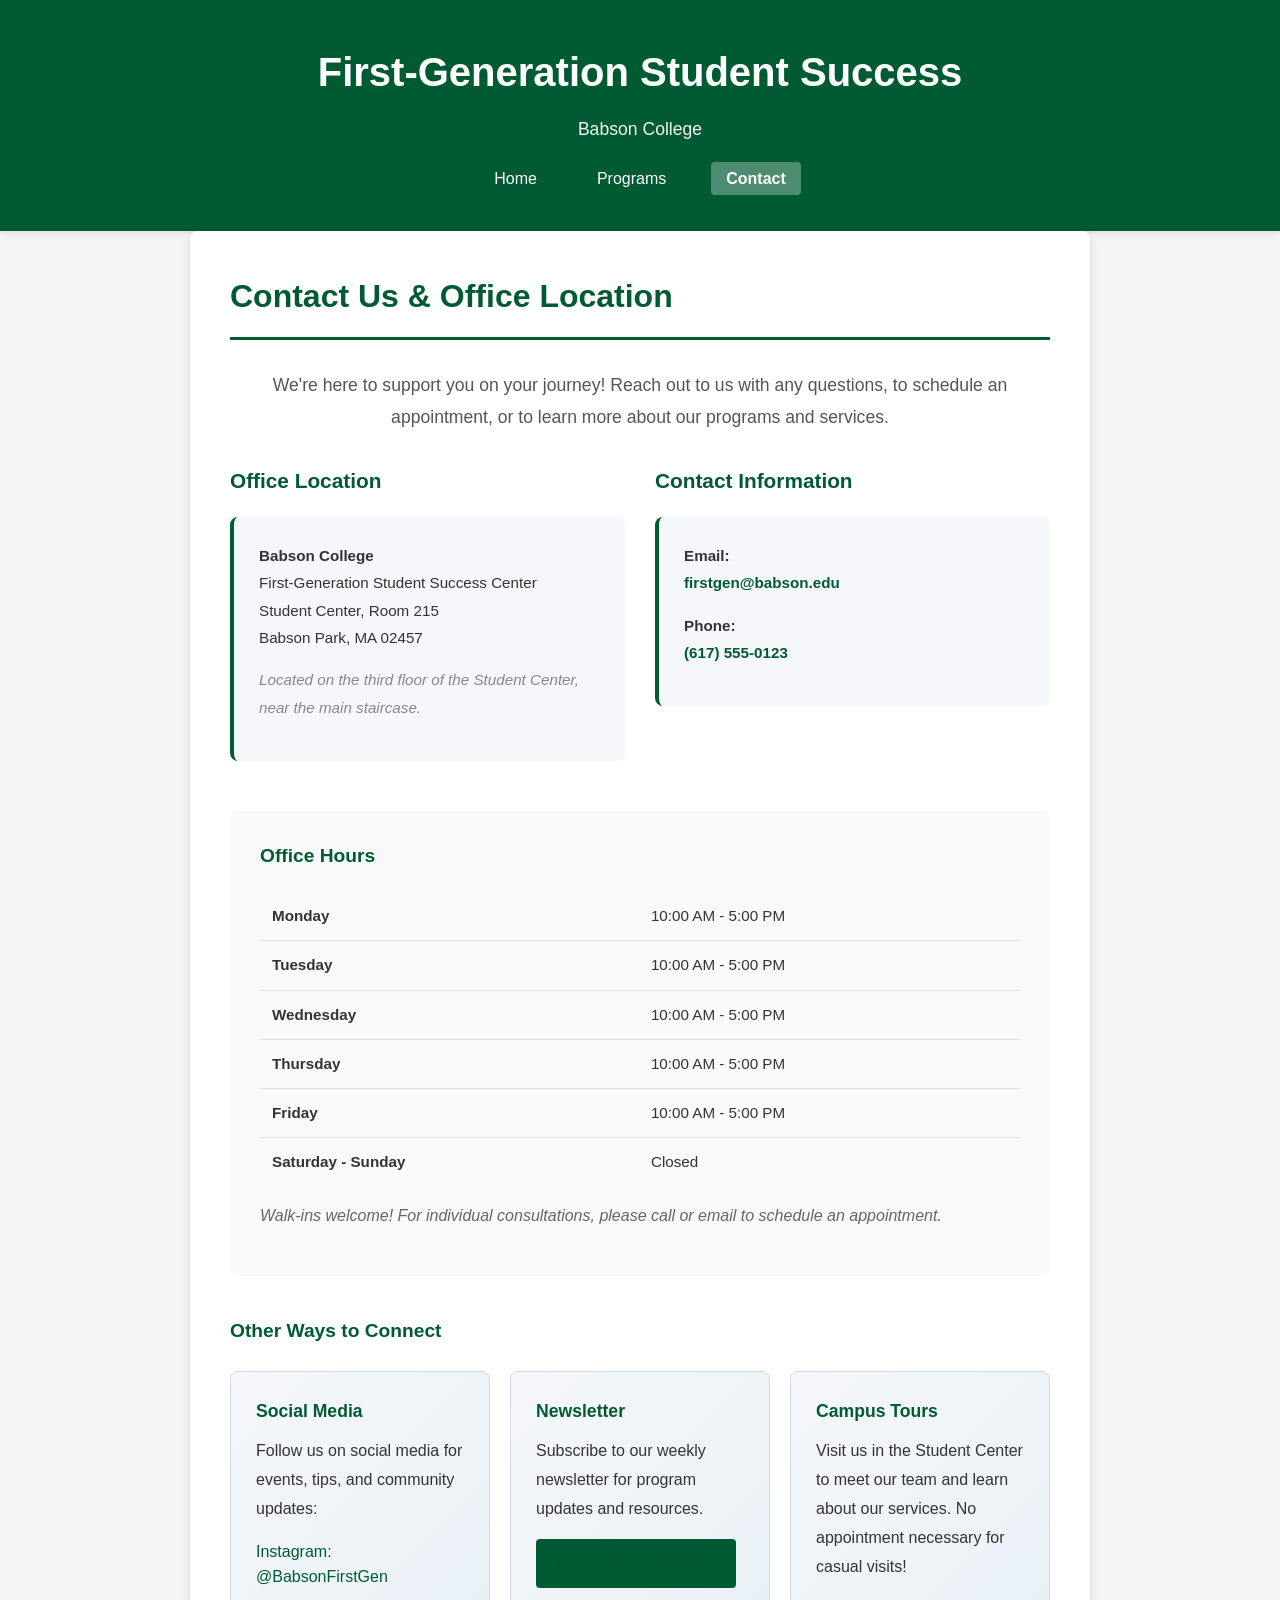
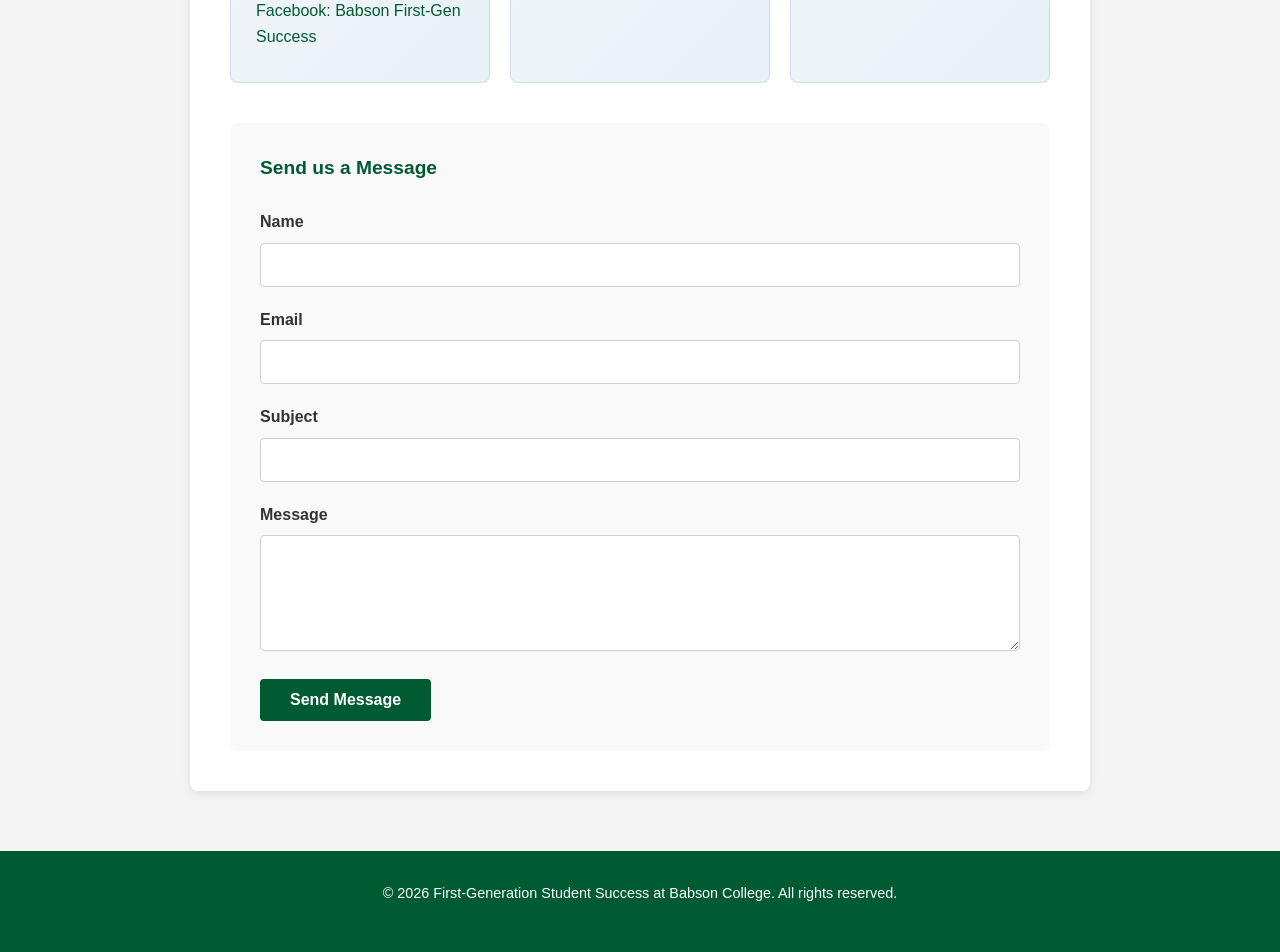
==== contact.html @ 496787c8 "start of project" ====
<!DOCTYPE html>
<html lang="en">
<head>
    <meta charset="UTF-8">
    <title>Contact - First-Generation Student Success</title>
    <link rel="stylesheet" href="css/project.css">
</head>
<body>
    <!-- Header -->
    <header class="header">
        <div class="container">
            <h1 class="site-title">First-Generation Student Success</h1>
            <p class="college-name">Babson College</p>
            <nav class="nav">
                <ul>
                    <li><a href="project.html">Home</a></li>
                    <li><a href="programs.html">Programs</a></li>
                    <li><a href="contact.html" class="active">Contact</a></li>
                </ul>
            </nav>
        </div>
    </header>

    <!-- Main Content -->
    <main class="container">
        <section class="contact-full-section">
            <h2>Contact Us & Office Location</h2>
            <p class="intro-text">
                We're here to support you on your journey! Reach out to us with any questions, 
                to schedule an appointment, or to learn more about our programs and services.
            </p>

            <!-- Office Location -->
            <div class="contact-columns">
                <div class="contact-column">
                    <h3>Office Location</h3>
                    <div class="info-box">
                        <p>
                            <strong>Babson College</strong><br>
                            First-Generation Student Success Center<br>
                            Student Center, Room 215<br>
                            Babson Park, MA 02457
                        </p>
                        <p class="directions-note">
                            <em>Located on the third floor of the Student Center, near the main staircase.</em>
                        </p>
                    </div>
                </div>

                <!-- Contact Information -->
                <div class="contact-column">
                    <h3>Contact Information</h3>
                    <div class="info-box">
                        <p>
                            <strong>Email:</strong><br>
                            <a href="mailto:firstgen@babson.edu">firstgen@babson.edu</a>
                        </p>
                        <p>
                            <strong>Phone:</strong><br>
                            <a href="tel:6175550123">(617) 555-0123</a>
                        </p>
                    </div>
                </div>
            </div>

            <!-- Office Hours -->
            <div class="office-hours-section">
                <h3>Office Hours</h3>
                <table class="hours-table">
                    <tr>
                        <td><strong>Monday</strong></td>
                        <td>10:00 AM - 5:00 PM</td>
                    </tr>
                    <tr>
                        <td><strong>Tuesday</strong></td>
                        <td>10:00 AM - 5:00 PM</td>
                    </tr>
                    <tr>
                        <td><strong>Wednesday</strong></td>
                        <td>10:00 AM - 5:00 PM</td>
                    </tr>
                    <tr>
                        <td><strong>Thursday</strong></td>
                        <td>10:00 AM - 5:00 PM</td>
                    </tr>
                    <tr>
                        <td><strong>Friday</strong></td>
                        <td>10:00 AM - 5:00 PM</td>
                    </tr>
                    <tr>
                        <td><strong>Saturday - Sunday</strong></td>
                        <td>Closed</td>
                    </tr>
                </table>
                <p class="note">
                    <em>Walk-ins welcome! For individual consultations, please call or email to schedule an appointment.</em>
                </p>
            </div>

            <!-- Connect With Us -->
            <div class="connect-section">
                <h3>Other Ways to Connect</h3>
                <div class="connect-grid">
                    <div class="connect-card">
                        <h4>Social Media</h4>
                        <p>Follow us on social media for events, tips, and community updates:</p>
                        <ul>
                            <li><a href="#">Instagram: @BabsonFirstGen</a></li>
                            <li><a href="#">Facebook: Babson First-Gen Success</a></li>
                        </ul>
                    </div>
                    <div class="connect-card">
                        <h4>Newsletter</h4>
                        <p>Subscribe to our weekly newsletter for program updates and resources.</p>
                        <p><a href="mailto:firstgen@babson.edu" class="btn-link">Sign Up for Newsletter</a></p>
                    </div>
                    <div class="connect-card">
                        <h4>Campus Tours</h4>
                        <p>Visit us in the Student Center to meet our team and learn about our services. No appointment necessary for casual visits!</p>
                    </div>
                </div>
            </div>

            <!-- Contact Form -->
            <div class="contact-form-section">
                <h3>Send us a Message</h3>
                <form class="contact-form">
                    <div class="form-group">
                        <label for="name">Name</label>
                        <input type="text" id="name" name="name" required>
                    </div>
                    <div class="form-group">
                        <label for="email">Email</label>
                        <input type="email" id="email" name="email" required>
                    </div>
                    <div class="form-group">
                        <label for="subject">Subject</label>
                        <input type="text" id="subject" name="subject" required>
                    </div>
                    <div class="form-group">
                        <label for="message">Message</label>
                        <textarea id="message" name="message" rows="5" required></textarea>
                    </div>
                    <button type="submit" class="submit-btn">Send Message</button>
                </form>
            </div>
        </section>
    </main>

    <!-- Footer -->
    <footer class="footer">
        <p>&copy; 2026 First-Generation Student Success at Babson College. All rights reserved.</p>
    </footer>
</body>
</html>
---- css/project.css ----
/* Global Styles */
* {
    margin: 0;
    padding: 0;
    box-sizing: border-box;
}

body {
    font-family: 'Segoe UI', Tahoma, Geneva, Verdana, sans-serif;
    line-height: 1.6;
    color: #333;
    background-color: #f4f4f4;
}

/* Header Styles */
.header {
    background: linear-gradient(135deg, #005a32 0%, #005a32 100%);
    color: white;
    padding: 40px 0;
    text-align: center;
    box-shadow: 0 2px 5px rgba(0, 0, 0, 0.1);
}

.header .container {
    max-width: 1200px;
    margin: 0 auto;
    padding: 0 20px;
}

.site-title {
    font-size: 2.5em;
    margin-bottom: 10px;
    font-weight: 700;
}

.college-name {
    font-size: 1.1em;
    opacity: 0.95;
    font-weight: 300;
    margin-bottom: 20px;
}

/* Navigation Styles */
.nav ul {
    list-style: none;
    display: flex;
    justify-content: center;
    gap: 30px;
    flex-wrap: wrap;
}

.nav a {
    color: white;
    text-decoration: none;
    font-size: 1em;
    font-weight: 500;
    padding: 8px 15px;
    border-radius: 4px;
    transition: background-color 0.3s ease;
}

.nav a:hover {
    background-color: rgba(255, 255, 255, 0.2);
}

.nav a.active {
    background-color: rgba(255, 255, 255, 0.3);
    font-weight: 600;
}

/* Container */
.container {
    max-width: 1200px;
    margin: 0 auto;
    padding: 0 20px;
}

/* Main Content */
main {
    padding: 60px 0;
}

section {
    margin-bottom: 60px;
    background: white;
    padding: 40px;
    border-radius: 8px;
    box-shadow: 0 2px 8px rgba(0, 0, 0, 0.1);
}

h2 {
    font-size: 2em;
    color: #005a32;
    margin-bottom: 30px;
    border-bottom: 3px solid #005a32;
    padding-bottom: 15px;
}

h3 {
    color: #005a32;
    margin-bottom: 15px;
    font-size: 1.2em;
}

p {
    margin-bottom: 15px;
    font-size: 1em;
    line-height: 1.8;
}

/* Definition Section */
.definition-section p {
    font-size: 1.05em;
    color: #555;
}

/* Programs Section */
.programs-grid {
    display: grid;
    grid-template-columns: repeat(auto-fit, minmax(250px, 1fr));
    gap: 25px;
}

.program-card {
    background: linear-gradient(135deg, #f5f7fa 0%, #c3cfe2 100%);
    padding: 25px;
    border-radius: 8px;
    border-left: 4px solid #005a32;
    transition: transform 0.3s ease, box-shadow 0.3s ease;
}

.program-card:hover {
    transform: translateY(-5px);
    box-shadow: 0 5px 15px rgba(0, 0, 0, 0.15);
}

.program-card h3 {
    color: #005a32;
}

.program-card p {
    font-size: 0.95em;
    color: #555;
}

/* Contact Section */
.contact-info {
    display: grid;
    grid-template-columns: repeat(auto-fit, minmax(300px, 1fr));
    gap: 40px;
}

.info-block {
    padding: 20px;
    background: #f9f9f9;
    border-radius: 6px;
    border: 1px solid #e0e0e0;
}

.info-block h3 {
    color: #005a32;
    margin-bottom: 15px;
    font-size: 1.15em;
}

.info-block p {
    font-size: 0.95em;
    color: #555;
    line-height: 1.8;
}

.info-block a {
    color: #005a32;
    text-decoration: none;
    font-weight: 600;
}

.info-block a:hover {
    text-decoration: underline;
}

/* Contact Full Page Styles */
.contact-full-section {
    max-width: 900px;
    margin: 0 auto;
}

.intro-text {
    font-size: 1.1em;
    color: #555;
    margin-bottom: 30px;
    text-align: center;
}

.contact-columns {
    display: grid;
    grid-template-columns: repeat(auto-fit, minmax(300px, 1fr));
    gap: 30px;
    margin-bottom: 50px;
}

.contact-column h3 {
    color: #005a32;
    margin-bottom: 20px;
    font-size: 1.3em;
}

.info-box {
    background: #f5f7fa;
    padding: 25px;
    border-radius: 8px;
    border-left: 4px solid #005a32;
}

.info-box p {
    margin-bottom: 15px;
    font-size: 0.95em;
}

.info-box a {
    color: #005a32;
    text-decoration: none;
    font-weight: 600;
}

.info-box a:hover {
    text-decoration: underline;
}

.directions-note {
    font-style: italic;
    color: #888;
    margin-top: 10px;
}

/* Office Hours Table */
.office-hours-section {
    background: #f9f9f9;
    padding: 30px;
    border-radius: 8px;
    margin-bottom: 40px;
}

.office-hours-section h3 {
    color: #005a32;
    margin-bottom: 20px;
}

.hours-table {
    width: 100%;
    border-collapse: collapse;
    margin-bottom: 15px;
}

.hours-table tr {
    border-bottom: 1px solid #e0e0e0;
}

.hours-table td {
    padding: 12px;
    text-align: left;
    font-size: 0.95em;
}

.hours-table tr:last-child {
    border-bottom: none;
}

.note {
    font-style: italic;
    color: #666;
    margin-top: 10px;
}

/* Connect Section */
.connect-section {
    margin-bottom: 40px;
}

.connect-section h3 {
    color: #005a32;
    margin-bottom: 25px;
}

.connect-grid {
    display: grid;
    grid-template-columns: repeat(auto-fit, minmax(250px, 1fr));
    gap: 20px;
}

.connect-card {
    background: linear-gradient(135deg, #f5f7fa 0%, #e8f0f5 100%);
    padding: 25px;
    border-radius: 8px;
    border: 1px solid #d0dce5;
    transition: transform 0.3s ease;
}

.connect-card:hover {
    transform: translateY(-3px);
}

.connect-card h4 {
    color: #005a32;
    margin-bottom: 12px;
    font-size: 1.1em;
}

.connect-card ul {
    list-style: none;
    padding: 0;
}

.connect-card li {
    margin-bottom: 8px;
}

.connect-card a {
    color: #005a32;
    text-decoration: none;
    font-weight: 500;
}

.connect-card a:hover {
    text-decoration: underline;
}

.btn-link {
    display: inline-block;
    padding: 10px 20px;
    background: #005a32;
    color: white;
    border-radius: 4px;
    transition: background-color 0.3s ease;
}

.btn-link:hover {
    background-color: #004422;
    text-decoration: none;
}

/* Contact Form */
.contact-form-section {
    background: #f9f9f9;
    padding: 30px;
    border-radius: 8px;
}

.contact-form-section h3 {
    color: #005a32;
    margin-bottom: 25px;
}

.form-group {
    margin-bottom: 20px;
}

.form-group label {
    display: block;
    margin-bottom: 8px;
    color: #333;
    font-weight: 600;
}

.form-group input,
.form-group textarea {
    width: 100%;
    padding: 12px;
    border: 1px solid #d0d0d0;
    border-radius: 4px;
    font-family: inherit;
    font-size: 1em;
    transition: border-color 0.3s ease;
}

.form-group input:focus,
.form-group textarea:focus {
    outline: none;
    border-color: #005a32;
    box-shadow: 0 0 5px rgba(0, 90, 50, 0.2);
}

.submit-btn {
    background: #005a32;
    color: white;
    padding: 12px 30px;
    border: none;
    border-radius: 4px;
    font-size: 1em;
    font-weight: 600;
    cursor: pointer;
    transition: background-color 0.3s ease;
}

.submit-btn:hover {
    background-color: #004422;
}

/* Programs Full Page Styles */
.programs-full-section {
    max-width: 900px;
    margin: 0 auto;
}

.program-detail {
    background: white;
    padding: 30px;
    margin-bottom: 30px;
    border-radius: 8px;
    border-left: 4px solid #005a32;
    box-shadow: 0 2px 5px rgba(0, 0, 0, 0.05);
}

.program-detail h3 {
    color: #005a32;
    font-size: 1.4em;
    margin-bottom: 20px;
}

.program-detail > p {
    font-size: 1em;
    color: #555;
    margin-bottom: 20px;
}

.program-details-box {
    background: #f9f9f9;
    padding: 20px;
    border-radius: 6px;
    margin-top: 15px;
}

.program-details-box h4 {
    color: #005a32;
    margin-bottom: 15px;
    font-weight: 600;
}

.program-details-box ul {
    list-style: none;
    padding: 0;
    margin-bottom: 15px;
}

.program-details-box li {
    padding: 8px 0;
    padding-left: 25px;
    position: relative;
    color: #555;
}

.program-details-box li:before {
    content: "▸";
    position: absolute;
    left: 0;
    color: #005a32;
    font-weight: bold;
}

.program-details-box p {
    font-size: 0.95em;
    color: #555;
}

.program-details-box a {
    color: #005a32;
    text-decoration: none;
    font-weight: 600;
}

.program-details-box a:hover {
    text-decoration: underline;
}

/* CTA Section */
.cta-section {
    background: linear-gradient(135deg, #e8f5e9 0%, #c8e6c9 100%);
    padding: 40px;
    border-radius: 8px;
    text-align: center;
    margin-top: 50px;
    border: 2px solid #005a32;
}

.cta-section h3 {
    color: #005a32;
    font-size: 1.5em;
    margin-bottom: 15px;
}

.cta-section p {
    color: #333;
    margin-bottom: 30px;
    font-size: 1.05em;
}

.cta-buttons {
    display: flex;
    gap: 15px;
    justify-content: center;
    flex-wrap: wrap;
}

.btn {
    padding: 12px 30px;
    border-radius: 4px;
    text-decoration: none;
    font-weight: 600;
    font-size: 1em;
    transition: all 0.3s ease;
    display: inline-block;
}

.btn-primary {
    background: #005a32;
    color: white;
}

.btn-primary:hover {
    background: #004422;
    transform: translateY(-2px);
    box-shadow: 0 4px 8px rgba(0, 90, 50, 0.2);
}

.btn-secondary {
    background: white;
    color: #005a32;
    border: 2px solid #005a32;
}

.btn-secondary:hover {
    background: #f0f0f0;
    transform: translateY(-2px);
}

/* Footer */
.footer {
    background: #005a32;
    color: white;
    text-align: center;
    padding: 30px;
    margin-top: 60px;
    font-size: 0.9em;
}

/* Responsive Design */
@media (max-width: 768px) {
    .site-title {
        font-size: 1.8em;
    }
    
    .college-name {
        font-size: 1em;
    }
    
    h2 {
        font-size: 1.5em;
    }
    
    section {
        padding: 25px;
        margin-bottom: 40px;
    }
    
    main {
        padding: 30px 0;
    }
    
    .programs-grid {
        grid-template-columns: 1fr;
        gap: 20px;
    }
    
    .contact-info {
        grid-template-columns: 1fr;
        gap: 25px;
    }
}

@media (max-width: 480px) {
    .header {
        padding: 25px 0;
    }
    
    .site-title {
        font-size: 1.5em;
    }
    
    h2 {
        font-size: 1.2em;
    }
    
    .container {
        padding: 0 15px;
    }
}
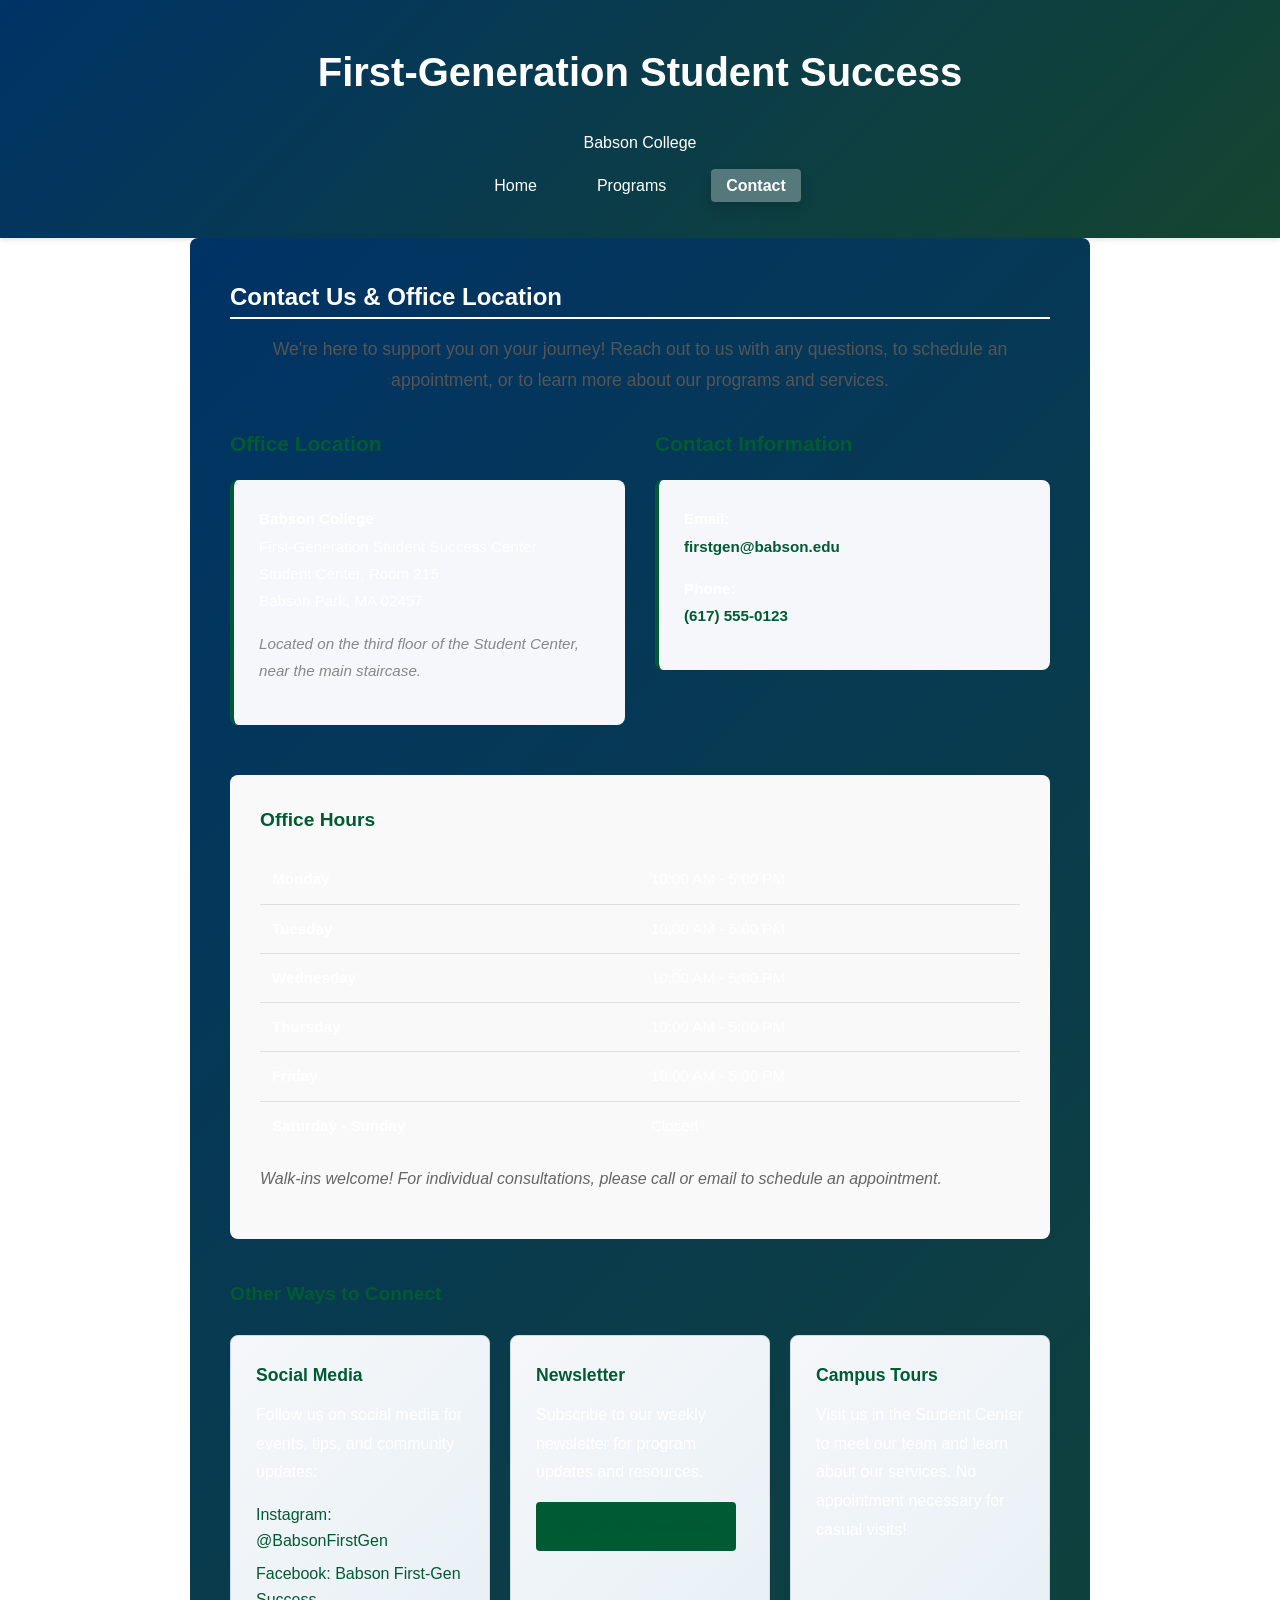
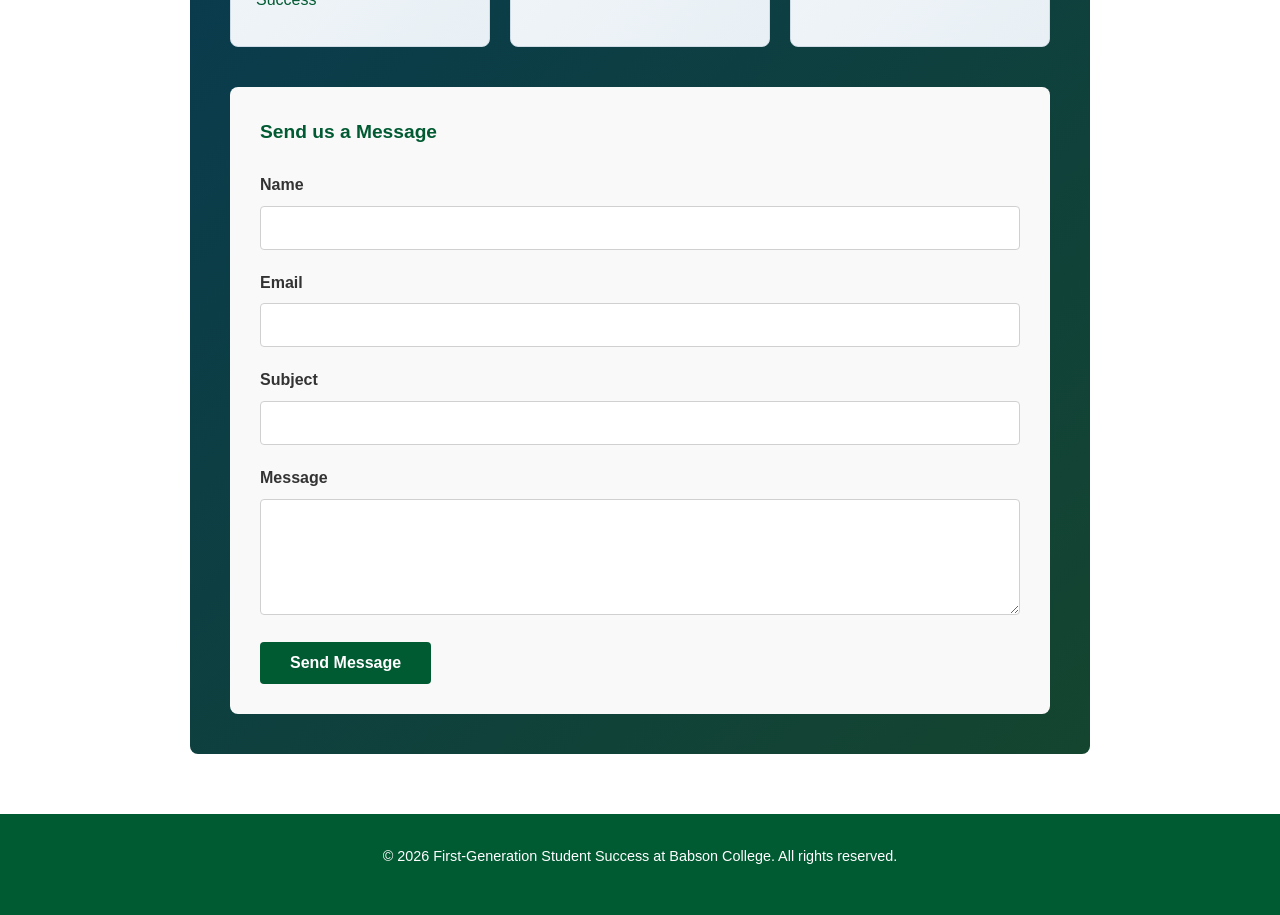
==== commit 6bd47095: "reorganized css, finished home page, updating content and style on programs page" ====
--- a/contact.html
+++ b/contact.html
@@ -13,7 +13,7 @@
             <p class="college-name">Babson College</p>
             <nav class="nav">
                 <ul>
-                    <li><a href="project.html">Home</a></li>
+                    <li><a href="project.home.html">Home</a></li>
                     <li><a href="programs.html">Programs</a></li>
                     <li><a href="contact.html" class="active">Contact</a></li>
                 </ul>
--- a/css/project.css
+++ b/css/project.css
@@ -5,17 +5,60 @@
     box-sizing: border-box;
 }
 
+:root {
+    --blue: #003366;
+    --green: #14452F;
+    --gold: #E1AD01;
+    --white: #FFFFFF;
+}
+
 body {
     font-family: 'Segoe UI', Tahoma, Geneva, Verdana, sans-serif;
     line-height: 1.6;
-    color: #333;
-    background-color: #f4f4f4;
-}
-
-/* Header Styles */
+    background-color: var(--white);
+}
+
+/* Shared Layout + Typography */
+.container {
+    max-width: 1200px;
+    margin: 0 auto;
+    padding: 0 20px;
+}
+
+main {
+    padding: 60px 0;
+}
+
+section {
+    margin-bottom: 60px;
+    background: linear-gradient(135deg, var(--blue) 0%, var(--green) 100%);
+    padding: 40px;
+    border-radius: 8px;
+    color: var(--white);
+}
+
+h2 {
+    text-align: left;
+    margin-bottom: 15px;
+    color: var(--white);
+    border-bottom: 2px solid var(--white);
+}
+
+h3 {
+    color: var(--white);
+    margin-bottom: 15px;
+    font-size: 1.2em;
+}
+
+p {
+    margin-bottom: 15px;
+    font-size: 1em;
+    line-height: 1.8;
+}
+
 .header {
-    background: linear-gradient(135deg, #005a32 0%, #005a32 100%);
-    color: white;
+    background: linear-gradient(135deg, var(--blue) 0%, var(--green) 100%);
+    color: var(--white);
     padding: 40px 0;
     text-align: center;
     box-shadow: 0 2px 5px rgba(0, 0, 0, 0.1);
@@ -27,20 +70,19 @@
     padding: 0 20px;
 }
 
+.logo {
+    display: block;
+    margin: 0 auto 0px;
+    max-width: 200px;
+    height: auto;
+}
+
 .site-title {
     font-size: 2.5em;
-    margin-bottom: 10px;
+    margin-bottom: 25px;
     font-weight: 700;
 }
 
-.college-name {
-    font-size: 1.1em;
-    opacity: 0.95;
-    font-weight: 300;
-    margin-bottom: 20px;
-}
-
-/* Navigation Styles */
 .nav ul {
     list-style: none;
     display: flex;
@@ -50,71 +92,76 @@
 }
 
 .nav a {
-    color: white;
+    color: var(--white);
     text-decoration: none;
     font-size: 1em;
     font-weight: 500;
     padding: 8px 15px;
     border-radius: 4px;
-    transition: background-color 0.3s ease;
+    transition: background-color 0.3s ease, transform 0.2s ease, box-shadow 0.2s ease;
 }
 
 .nav a:hover {
     background-color: rgba(255, 255, 255, 0.2);
+    transform: translateY(-2px);
+    box-shadow: 0 6px 12px rgba(0, 0, 0, 0.15);
 }
 
 .nav a.active {
     background-color: rgba(255, 255, 255, 0.3);
     font-weight: 600;
-}
-
-/* Container */
-.container {
-    max-width: 1200px;
-    margin: 0 auto;
-    padding: 0 20px;
-}
-
-/* Main Content */
-main {
-    padding: 60px 0;
-}
-
-section {
-    margin-bottom: 60px;
-    background: white;
-    padding: 40px;
-    border-radius: 8px;
-    box-shadow: 0 2px 8px rgba(0, 0, 0, 0.1);
-}
-
-h2 {
-    font-size: 2em;
-    color: #005a32;
-    margin-bottom: 30px;
-    border-bottom: 3px solid #005a32;
-    padding-bottom: 15px;
-}
-
-h3 {
-    color: #005a32;
-    margin-bottom: 15px;
-    font-size: 1.2em;
-}
-
-p {
-    margin-bottom: 15px;
-    font-size: 1em;
-    line-height: 1.8;
-}
-
-/* Definition Section */
+    transform: translateY(-2px);
+    box-shadow: 0 6px 12px rgba(0, 0, 0, 0.15);
+}
+
+/* project.home.html */
+.section-with-image {
+    display: flex;
+    gap: 40px;
+    align-items: flex-start;
+}
+
+.section-with-image .logo {
+    flex: 0 0 auto;
+    margin: 0;
+    max-width: 150px;
+}
+
+.section-with-image .people {
+    width: 500px;
+    height: auto;
+}
+
+.section-content {
+    flex: 1;
+    display: flex;
+    flex-direction: column;
+}
+
+.content-split {
+    display: flex;
+    gap: 40px;
+    align-items: center;
+    justify-content: center;
+}
+
+.content-split p {
+    flex: 1;
+    margin: 0;
+}
+
 .definition-section p {
     font-size: 1.05em;
-    color: #555;
-}
-
-/* Programs Section */
+    color: var(--white);
+}
+
+/* programs.html */
+.programs-intro {
+    flex: 1;
+    display: flex;
+    flex-direction: column;
+}
+
 .programs-grid {
     display: grid;
     grid-template-columns: repeat(auto-fit, minmax(250px, 1fr));
@@ -122,10 +169,11 @@
 }
 
 .program-card {
-    background: linear-gradient(135deg, #f5f7fa 0%, #c3cfe2 100%);
+    background: linear-gradient(135deg, var(--white) 0%, var(--white) 100%);
     padding: 25px;
     border-radius: 8px;
     border-left: 4px solid #005a32;
+    margin-bottom: 30px;
     transition: transform 0.3s ease, box-shadow 0.3s ease;
 }
 
@@ -138,12 +186,156 @@
     color: #005a32;
 }
 
+.program-card h4 {
+    color: #000;
+}
+
 .program-card p {
     font-size: 0.95em;
+    color: #000;
+}
+
+.program-card ul,
+.program-card li {
+    color: #000;
+}
+
+.programs-full-section {
+    max-width: 900px;
+    margin: 0 auto;
+}
+
+.program-detail {
+    background: white;
+    padding: 30px;
+    margin-bottom: 30px;
+    border-radius: 8px;
+    border-left: 4px solid #005a32;
+    box-shadow: 0 2px 5px rgba(0, 0, 0, 0.05);
+}
+
+.program-detail h3 {
+    color: #005a32;
+    font-size: 1.4em;
+    margin-bottom: 20px;
+}
+
+.program-detail > p {
+    font-size: 1em;
     color: #555;
-}
-
-/* Contact Section */
+    margin-bottom: 20px;
+}
+
+.program-details-box {
+    background: #f9f9f9;
+    padding: 20px;
+    border-radius: 6px;
+    margin-top: 15px;
+}
+
+.program-details-box h4 {
+    color: #005a32;
+    margin-bottom: 15px;
+    font-weight: 600;
+}
+
+.program-details-box ul {
+    list-style: none;
+    padding: 0;
+    margin-bottom: 15px;
+}
+
+.program-details-box li {
+    padding: 8px 0;
+    padding-left: 25px;
+    position: relative;
+    color: #555;
+}
+
+.program-details-box li:before {
+    content: "▸";
+    position: absolute;
+    left: 0;
+    color: #005a32;
+    font-weight: bold;
+}
+
+.program-details-box p {
+    font-size: 0.95em;
+    color: #555;
+}
+
+.program-details-box a {
+    color: #005a32;
+    text-decoration: none;
+    font-weight: 600;
+}
+
+.program-details-box a:hover {
+    text-decoration: underline;
+}
+
+.cta-section {
+    background: linear-gradient(135deg, #c8cfe6 0%, #c8e6c9 100%);
+    padding: 40px;
+    border-radius: 8px;
+    text-align: center;
+    margin-top: 50px;
+    border: 2px solid #005a32;
+}
+
+.cta-section h3 {
+    color: #005a32;
+    font-size: 1.5em;
+    margin-bottom: 15px;
+}
+
+.cta-section p {
+    color: #333;
+    margin-bottom: 30px;
+    font-size: 1.05em;
+}
+
+.cta-buttons {
+    display: flex;
+    gap: 15px;
+    justify-content: center;
+    flex-wrap: wrap;
+}
+
+.btn {
+    padding: 12px 30px;
+    border-radius: 4px;
+    text-decoration: none;
+    font-weight: 600;
+    font-size: 1em;
+    transition: all 0.3s ease;
+    display: inline-block;
+}
+
+.btn-primary {
+    background: #005a32;
+    color: white;
+}
+
+.btn-primary:hover {
+    background: #004422;
+    transform: translateY(-2px);
+    box-shadow: 0 4px 8px rgba(0, 90, 50, 0.2);
+}
+
+.btn-secondary {
+    background: white;
+    color: #005a32;
+    border: 2px solid #005a32;
+}
+
+.btn-secondary:hover {
+    background: #f0f0f0;
+    transform: translateY(-2px);
+}
+
+/* contact.html */
 .contact-info {
     display: grid;
     grid-template-columns: repeat(auto-fit, minmax(300px, 1fr));
@@ -396,144 +588,7 @@
     background-color: #004422;
 }
 
-/* Programs Full Page Styles */
-.programs-full-section {
-    max-width: 900px;
-    margin: 0 auto;
-}
-
-.program-detail {
-    background: white;
-    padding: 30px;
-    margin-bottom: 30px;
-    border-radius: 8px;
-    border-left: 4px solid #005a32;
-    box-shadow: 0 2px 5px rgba(0, 0, 0, 0.05);
-}
-
-.program-detail h3 {
-    color: #005a32;
-    font-size: 1.4em;
-    margin-bottom: 20px;
-}
-
-.program-detail > p {
-    font-size: 1em;
-    color: #555;
-    margin-bottom: 20px;
-}
-
-.program-details-box {
-    background: #f9f9f9;
-    padding: 20px;
-    border-radius: 6px;
-    margin-top: 15px;
-}
-
-.program-details-box h4 {
-    color: #005a32;
-    margin-bottom: 15px;
-    font-weight: 600;
-}
-
-.program-details-box ul {
-    list-style: none;
-    padding: 0;
-    margin-bottom: 15px;
-}
-
-.program-details-box li {
-    padding: 8px 0;
-    padding-left: 25px;
-    position: relative;
-    color: #555;
-}
-
-.program-details-box li:before {
-    content: "▸";
-    position: absolute;
-    left: 0;
-    color: #005a32;
-    font-weight: bold;
-}
-
-.program-details-box p {
-    font-size: 0.95em;
-    color: #555;
-}
-
-.program-details-box a {
-    color: #005a32;
-    text-decoration: none;
-    font-weight: 600;
-}
-
-.program-details-box a:hover {
-    text-decoration: underline;
-}
-
-/* CTA Section */
-.cta-section {
-    background: linear-gradient(135deg, #e8f5e9 0%, #c8e6c9 100%);
-    padding: 40px;
-    border-radius: 8px;
-    text-align: center;
-    margin-top: 50px;
-    border: 2px solid #005a32;
-}
-
-.cta-section h3 {
-    color: #005a32;
-    font-size: 1.5em;
-    margin-bottom: 15px;
-}
-
-.cta-section p {
-    color: #333;
-    margin-bottom: 30px;
-    font-size: 1.05em;
-}
-
-.cta-buttons {
-    display: flex;
-    gap: 15px;
-    justify-content: center;
-    flex-wrap: wrap;
-}
-
-.btn {
-    padding: 12px 30px;
-    border-radius: 4px;
-    text-decoration: none;
-    font-weight: 600;
-    font-size: 1em;
-    transition: all 0.3s ease;
-    display: inline-block;
-}
-
-.btn-primary {
-    background: #005a32;
-    color: white;
-}
-
-.btn-primary:hover {
-    background: #004422;
-    transform: translateY(-2px);
-    box-shadow: 0 4px 8px rgba(0, 90, 50, 0.2);
-}
-
-.btn-secondary {
-    background: white;
-    color: #005a32;
-    border: 2px solid #005a32;
-}
-
-.btn-secondary:hover {
-    background: #f0f0f0;
-    transform: translateY(-2px);
-}
-
-/* Footer */
+/* Footer (first used on project.home.html) */
 .footer {
     background: #005a32;
     color: white;
@@ -543,6 +598,10 @@
     font-size: 0.9em;
 }
 
+.footer-text {
+    text-align: center;
+}
+
 /* Responsive Design */
 @media (max-width: 768px) {
     .site-title {
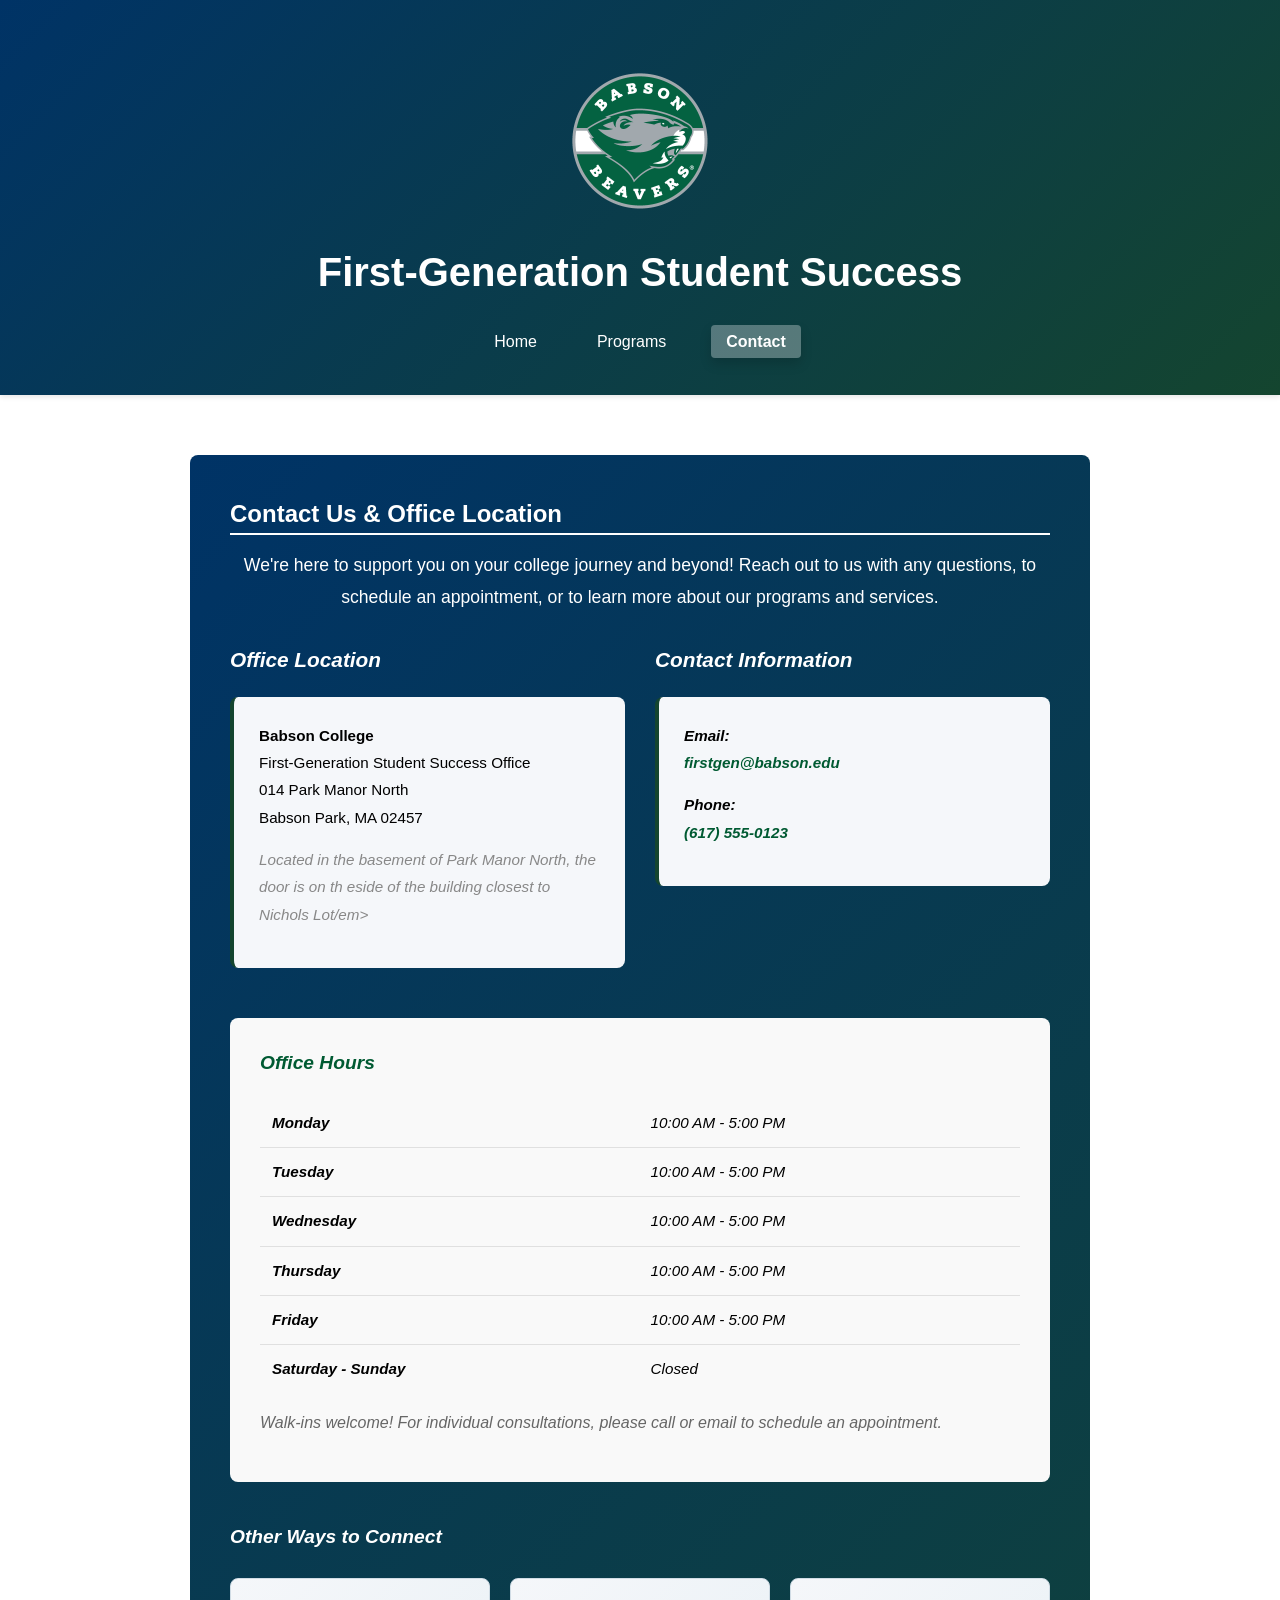
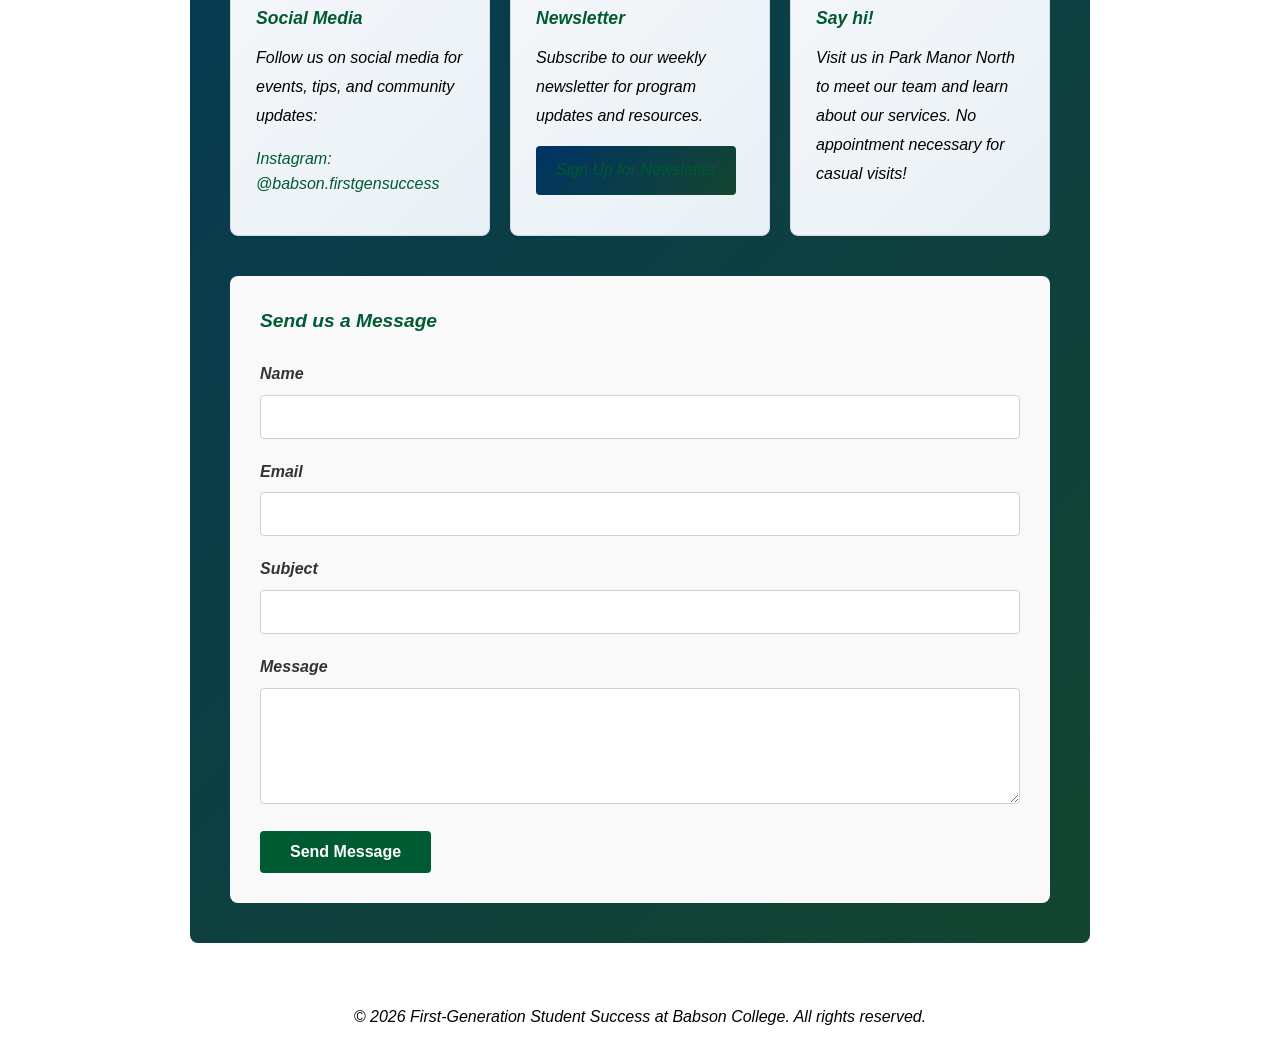
==== commit f9bfb2d2: "completed README.md, restructured (in columns) contact.html, moved info from interview.specs.md, oth" ====
--- a/contact.html
+++ b/contact.html
@@ -2,15 +2,15 @@
 <html lang="en">
 <head>
     <meta charset="UTF-8">
-    <title>Contact - First-Generation Student Success</title>
+    <title class = "page-title">Contact - First-Generation Student Success</title>
     <link rel="stylesheet" href="css/project.css">
 </head>
 <body>
     <!-- Header -->
     <header class="header">
         <div class="container">
+            <img src="images/babson.circle.logo.png" alt="Babson College Logo" class="logo">
             <h1 class="site-title">First-Generation Student Success</h1>
-            <p class="college-name">Babson College</p>
             <nav class="nav">
                 <ul>
                     <li><a href="project.home.html">Home</a></li>
@@ -22,34 +22,35 @@
     </header>
 
     <!-- Main Content -->
-    <main class="container">
+    <main>
+        <div class="container">
         <section class="contact-full-section">
             <h2>Contact Us & Office Location</h2>
             <p class="intro-text">
-                We're here to support you on your journey! Reach out to us with any questions, 
+                We're here to support you on your college journey and beyond! Reach out to us with any questions, 
                 to schedule an appointment, or to learn more about our programs and services.
             </p>
 
             <!-- Office Location -->
             <div class="contact-columns">
                 <div class="contact-column">
-                    <h3>Office Location</h3>
+                    <h3 class ="section-title">Office Location</h3>
                     <div class="info-box">
                         <p>
                             <strong>Babson College</strong><br>
-                            First-Generation Student Success Center<br>
-                            Student Center, Room 215<br>
+                            First-Generation Student Success Office<br>
+                            014 Park Manor North<br>
                             Babson Park, MA 02457
                         </p>
                         <p class="directions-note">
-                            <em>Located on the third floor of the Student Center, near the main staircase.</em>
+                            <em>Located in the basement of Park Manor North, the door is on th eside of the building closest to Nichols Lot/em>
                         </p>
                     </div>
                 </div>
 
                 <!-- Contact Information -->
                 <div class="contact-column">
-                    <h3>Contact Information</h3>
+                    <h3 class ="section-title">Contact Information</h3>
                     <div class="info-box">
                         <p>
                             <strong>Email:</strong><br>
@@ -65,7 +66,7 @@
 
             <!-- Office Hours -->
             <div class="office-hours-section">
-                <h3>Office Hours</h3>
+                <h3 class="section-title">Office Hours</h3>
                 <table class="hours-table">
                     <tr>
                         <td><strong>Monday</strong></td>
@@ -99,24 +100,23 @@
 
             <!-- Connect With Us -->
             <div class="connect-section">
-                <h3>Other Ways to Connect</h3>
+                <h3 class="section-title">Other Ways to Connect</h3>
                 <div class="connect-grid">
                     <div class="connect-card">
                         <h4>Social Media</h4>
                         <p>Follow us on social media for events, tips, and community updates:</p>
                         <ul>
-                            <li><a href="#">Instagram: @BabsonFirstGen</a></li>
-                            <li><a href="#">Facebook: Babson First-Gen Success</a></li>
+                            <li><a href="#">Instagram: @babson.firstgensuccess</a></li>
                         </ul>
                     </div>
                     <div class="connect-card">
                         <h4>Newsletter</h4>
                         <p>Subscribe to our weekly newsletter for program updates and resources.</p>
-                        <p><a href="mailto:firstgen@babson.edu" class="btn-link">Sign Up for Newsletter</a></p>
+                        <p><a href="mailto:FirstGenSuccess@babson.edu" class="btn-link">Sign Up for Newsletter</a></p>
                     </div>
                     <div class="connect-card">
-                        <h4>Campus Tours</h4>
-                        <p>Visit us in the Student Center to meet our team and learn about our services. No appointment necessary for casual visits!</p>
+                        <h4>Say hi!</h4>
+                        <p>Visit us in Park Manor North to meet our team and learn about our services. No appointment necessary for casual visits!</p>
                     </div>
                 </div>
             </div>
@@ -145,11 +145,12 @@
                 </form>
             </div>
         </section>
+        </div>
     </main>
 
     <!-- Footer -->
-    <footer class="footer">
-        <p>&copy; 2026 First-Generation Student Success at Babson College. All rights reserved.</p>
+    <footer>
+        <p class="footer-text">&copy; 2026 First-Generation Student Success at Babson College. All rights reserved.</p>
     </footer>
 </body>
 </html>
--- a/css/project.css
+++ b/css/project.css
@@ -183,7 +183,7 @@
 }
 
 .program-card h3 {
-    color: #005a32;
+    color: var(--green);
 }
 
 .program-card h4 {
@@ -206,16 +206,16 @@
 }
 
 .program-detail {
-    background: white;
+    background: var(--white);
     padding: 30px;
     margin-bottom: 30px;
     border-radius: 8px;
-    border-left: 4px solid #005a32;
+    border-left: 4px solid var(--green);
     box-shadow: 0 2px 5px rgba(0, 0, 0, 0.05);
 }
 
 .program-detail h3 {
-    color: #005a32;
+    color: var(--green);
     font-size: 1.4em;
     margin-bottom: 20px;
 }
@@ -234,7 +234,7 @@
 }
 
 .program-details-box h4 {
-    color: #005a32;
+    color: var(--green);
     margin-bottom: 15px;
     font-weight: 600;
 }
@@ -256,7 +256,7 @@
     content: "▸";
     position: absolute;
     left: 0;
-    color: #005a32;
+    color: var(--green);
     font-weight: bold;
 }
 
@@ -266,7 +266,7 @@
 }
 
 .program-details-box a {
-    color: #005a32;
+    color: var(--green);
     text-decoration: none;
     font-weight: 600;
 }
@@ -281,11 +281,11 @@
     border-radius: 8px;
     text-align: center;
     margin-top: 50px;
-    border: 2px solid #005a32;
+    border: 2px solid var(--green);
 }
 
 .cta-section h3 {
-    color: #005a32;
+    color: var(--green);
     font-size: 1.5em;
     margin-bottom: 15px;
 }
@@ -314,7 +314,7 @@
 }
 
 .btn-primary {
-    background: #005a32;
+    background: var(--green);
     color: white;
 }
 
@@ -325,9 +325,9 @@
 }
 
 .btn-secondary {
-    background: white;
-    color: #005a32;
-    border: 2px solid #005a32;
+    background: var(--white);
+    color: var(--green);
+    border: 2px solid var(--green);
 }
 
 .btn-secondary:hover {
@@ -342,6 +342,11 @@
     gap: 40px;
 }
 
+.section-title {
+    color: var(--white);
+    font-style: italic;
+}
+
 .info-block {
     padding: 20px;
     background: #f9f9f9;
@@ -350,7 +355,7 @@
 }
 
 .info-block h3 {
-    color: #005a32;
+    color: var(--green);
     margin-bottom: 15px;
     font-size: 1.15em;
 }
@@ -362,7 +367,7 @@
 }
 
 .info-block a {
-    color: #005a32;
+    color: var(--green);
     text-decoration: none;
     font-weight: 600;
 }
@@ -379,7 +384,7 @@
 
 .intro-text {
     font-size: 1.1em;
-    color: #555;
+    color: var(--white);
     margin-bottom: 30px;
     text-align: center;
 }
@@ -389,10 +394,10 @@
     grid-template-columns: repeat(auto-fit, minmax(300px, 1fr));
     gap: 30px;
     margin-bottom: 50px;
+    color: #000;
 }
 
 .contact-column h3 {
-    color: #005a32;
     margin-bottom: 20px;
     font-size: 1.3em;
 }
@@ -401,7 +406,7 @@
     background: #f5f7fa;
     padding: 25px;
     border-radius: 8px;
-    border-left: 4px solid #005a32;
+    border-left: 4px solid var(--green);
 }
 
 .info-box p {
@@ -442,6 +447,7 @@
     width: 100%;
     border-collapse: collapse;
     margin-bottom: 15px;
+    color: #000;
 }
 
 .hours-table tr {
@@ -470,7 +476,7 @@
 }
 
 .connect-section h3 {
-    color: #005a32;
+    color: var(--white);
     margin-bottom: 25px;
 }
 
@@ -486,6 +492,7 @@
     border-radius: 8px;
     border: 1px solid #d0dce5;
     transition: transform 0.3s ease;
+    color:#000;
 }
 
 .connect-card:hover {
@@ -520,8 +527,8 @@
 .btn-link {
     display: inline-block;
     padding: 10px 20px;
-    background: #005a32;
-    color: white;
+    background: linear-gradient(135deg, var(--blue) 0%, var(--green) 100%);
+    color: var(--white);
     border-radius: 4px;
     transition: background-color 0.3s ease;
 }
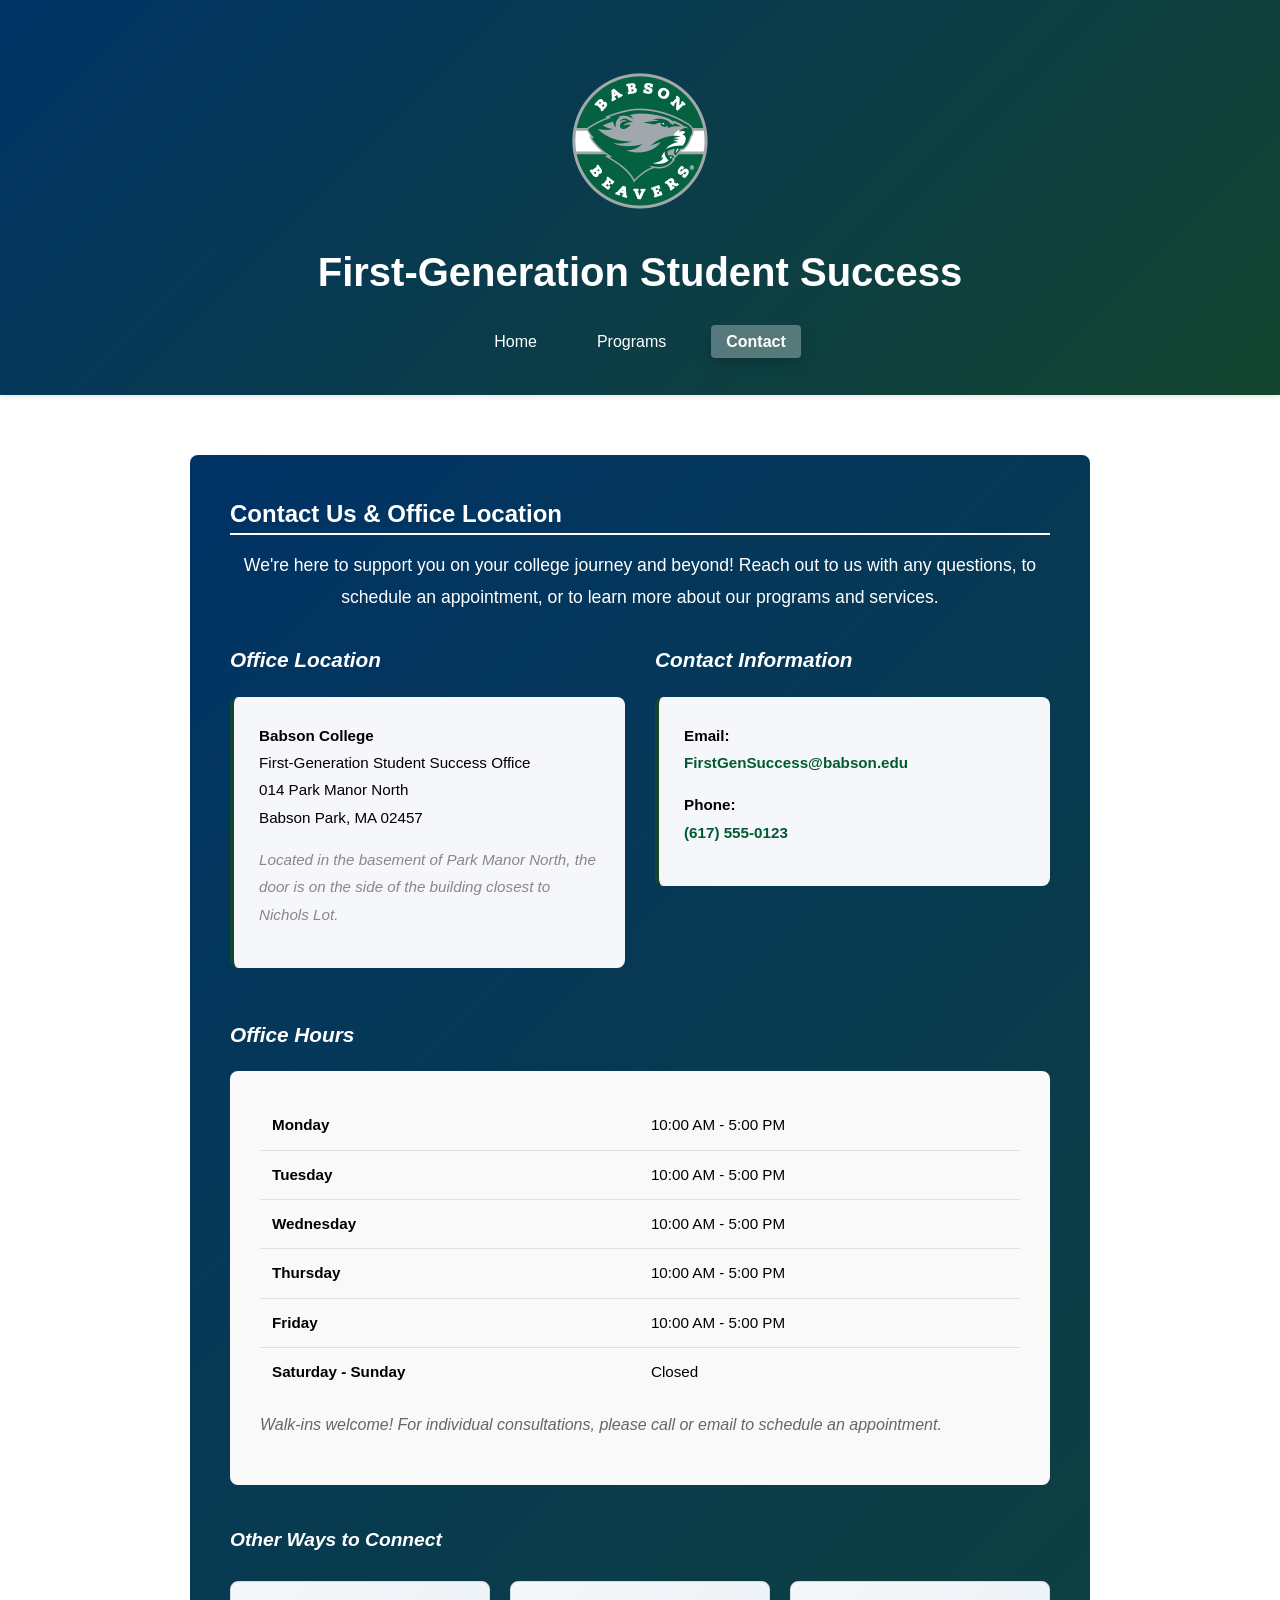
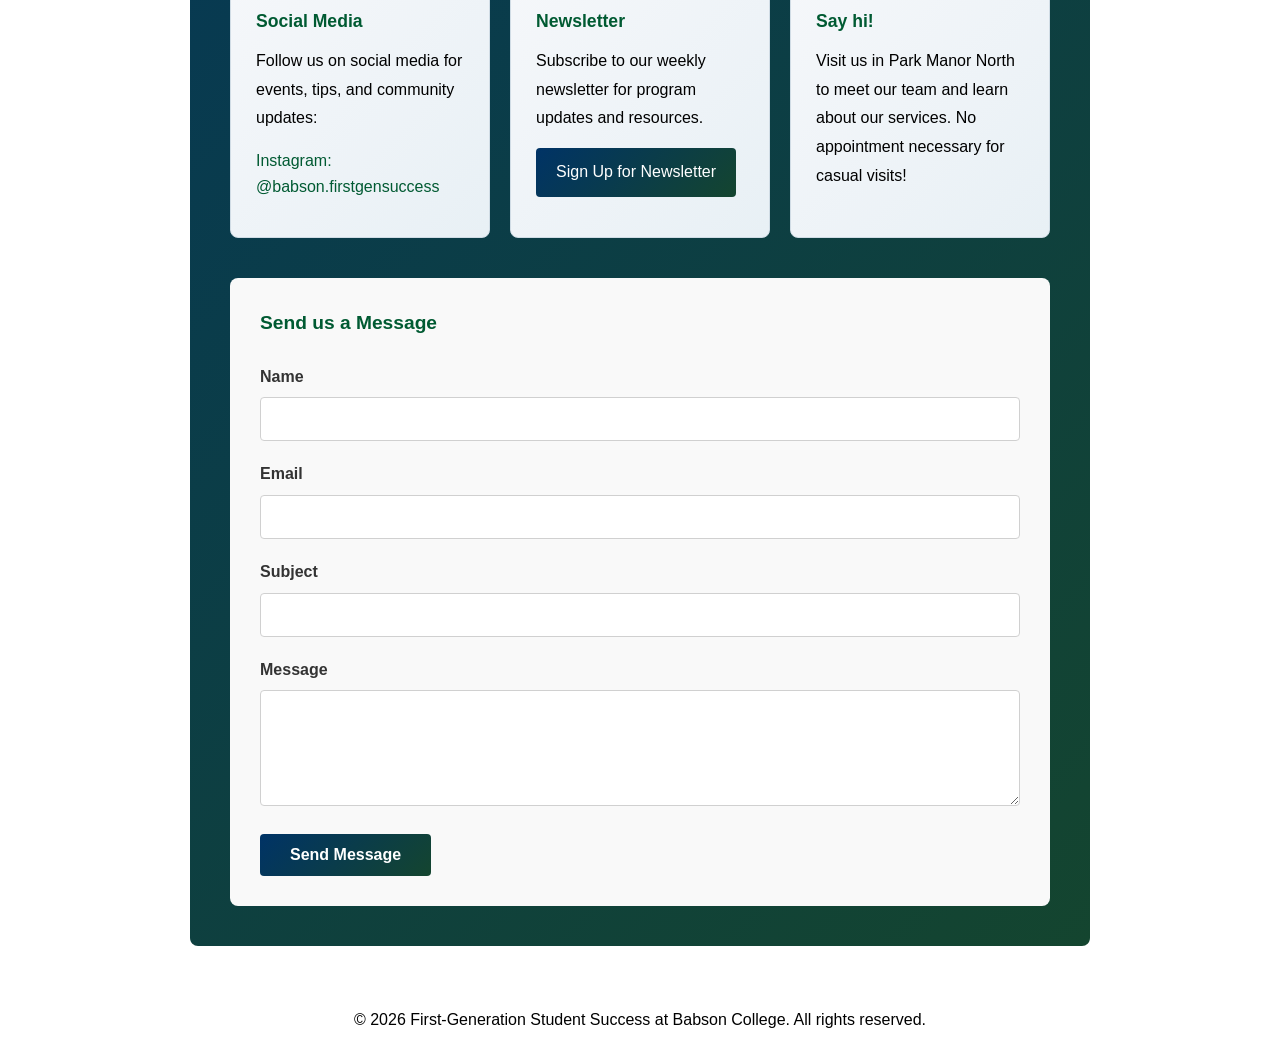
==== commit 84d7e166: "addressed formatting issues on contact page" ====
--- a/contact.html
+++ b/contact.html
@@ -31,7 +31,7 @@
                 to schedule an appointment, or to learn more about our programs and services.
             </p>
 
-            <!-- Office Location -->
+            <!-- Office Location + Contact Information -->
             <div class="contact-columns">
                 <div class="contact-column">
                     <h3 class ="section-title">Office Location</h3>
@@ -43,18 +43,17 @@
                             Babson Park, MA 02457
                         </p>
                         <p class="directions-note">
-                            <em>Located in the basement of Park Manor North, the door is on th eside of the building closest to Nichols Lot/em>
+                            <em>Located in the basement of Park Manor North, the door is on the side of the building closest to Nichols Lot.</em>
                         </p>
                     </div>
                 </div>
 
-                <!-- Contact Information -->
                 <div class="contact-column">
                     <h3 class ="section-title">Contact Information</h3>
                     <div class="info-box">
                         <p>
                             <strong>Email:</strong><br>
-                            <a href="mailto:firstgen@babson.edu">firstgen@babson.edu</a>
+                            <a href="mailto:FirstGenSuccess@babson.edu">FirstGenSuccess@babson.edu</a>
                         </p>
                         <p>
                             <strong>Phone:</strong><br>
@@ -65,8 +64,8 @@
             </div>
 
             <!-- Office Hours -->
+            <h3 class="section-title office-hours-title">Office Hours</h3>
             <div class="office-hours-section">
-                <h3 class="section-title">Office Hours</h3>
                 <table class="hours-table">
                     <tr>
                         <td><strong>Monday</strong></td>
--- a/css/project.css
+++ b/css/project.css
@@ -402,6 +402,12 @@
     font-size: 1.3em;
 }
 
+.contact-column .section-title,
+.office-hours-title {
+    margin: 0 0 20px;
+    font-size: 1.3em;
+}
+
 .info-box {
     background: #f5f7fa;
     padding: 25px;
@@ -443,6 +449,11 @@
     margin-bottom: 20px;
 }
 
+.office-hours-section h3.section-title {
+    color: var(--white);
+    font-style: italic;
+}
+
 .hours-table {
     width: 100%;
     border-collapse: collapse;
@@ -514,7 +525,8 @@
     margin-bottom: 8px;
 }
 
-.connect-card a {
+.connect-card a,
+.connect-card a:visited {
     color: #005a32;
     text-decoration: none;
     font-weight: 500;
@@ -531,6 +543,16 @@
     color: var(--white);
     border-radius: 4px;
     transition: background-color 0.3s ease;
+}
+
+.connect-card a.btn-link,
+.connect-card a.btn-link:visited {
+    color: var(--white);
+}
+
+.connect-card a.btn-link:hover {
+    color: var(--white);
+    text-decoration: none;
 }
 
 .btn-link:hover {
@@ -580,7 +602,7 @@
 }
 
 .submit-btn {
-    background: #005a32;
+    background: linear-gradient(135deg, var(--blue) 0%, var(--green) 100%);
     color: white;
     padding: 12px 30px;
     border: none;
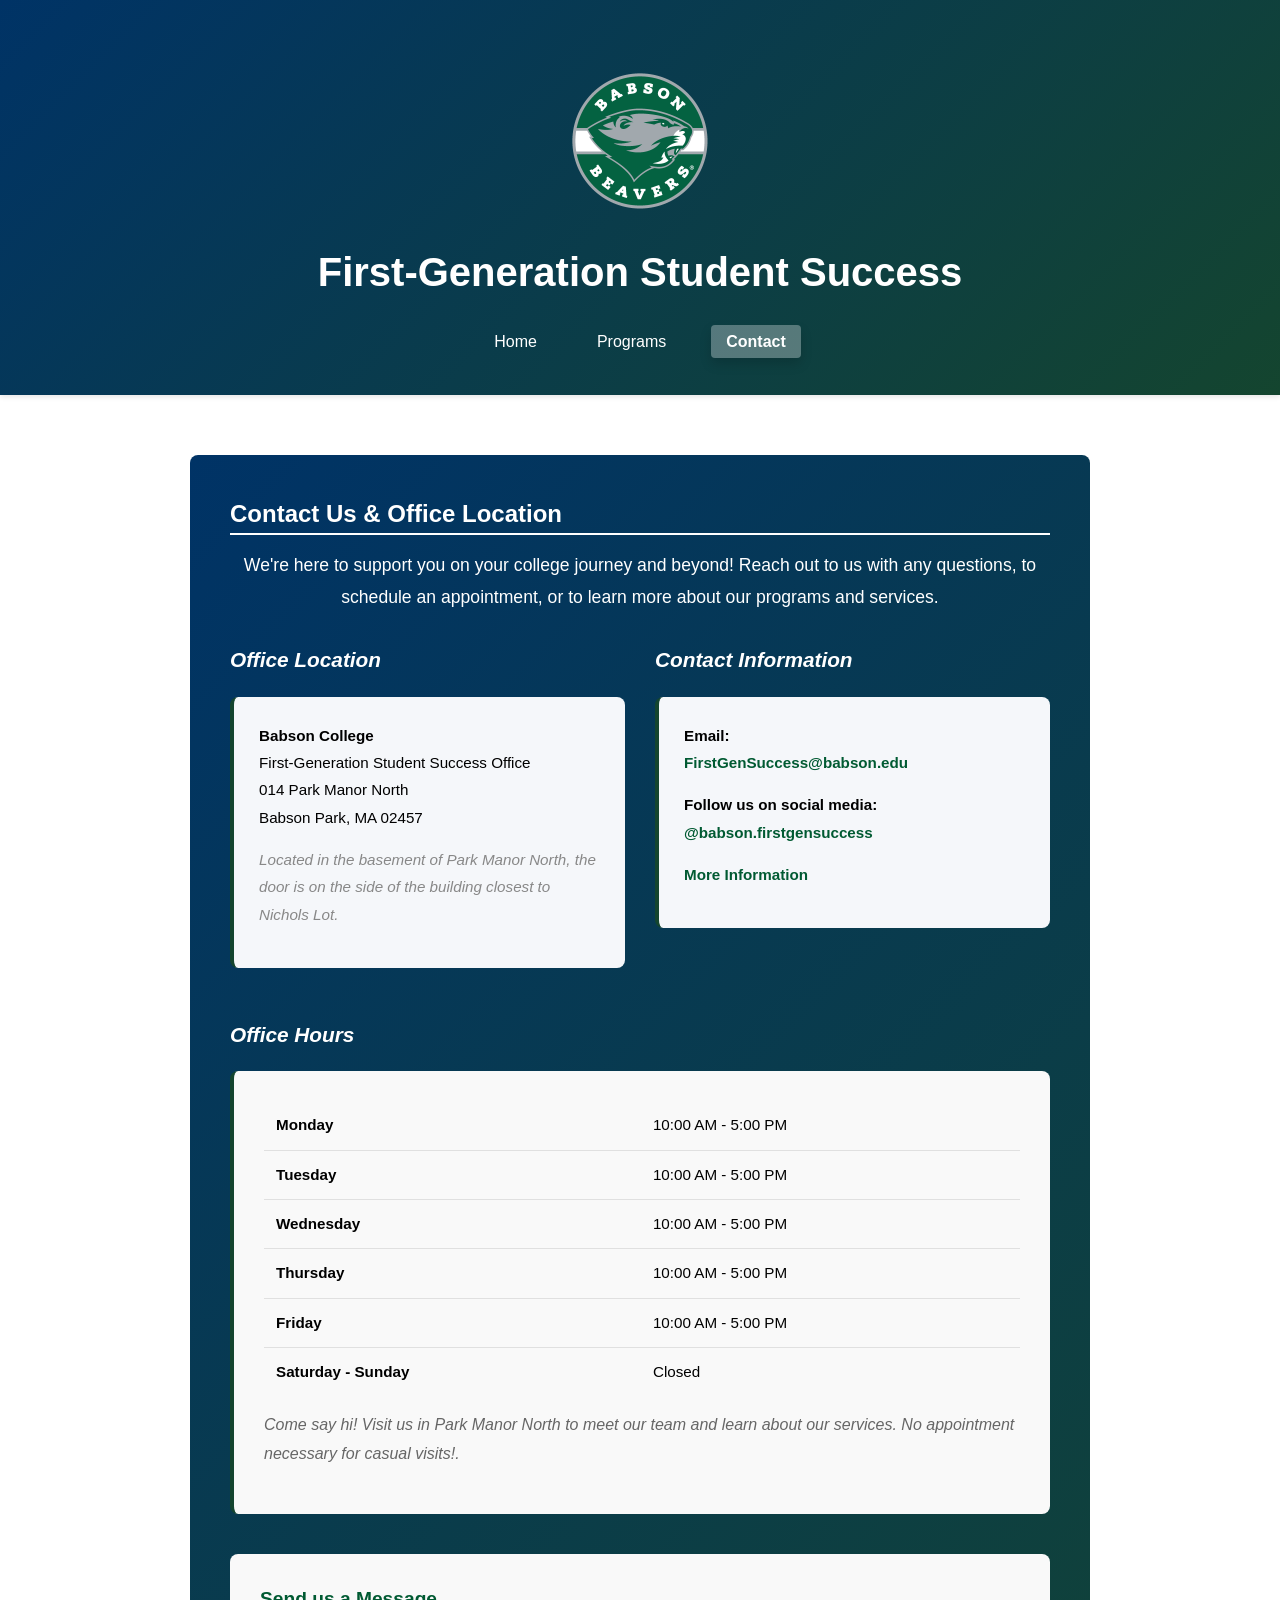
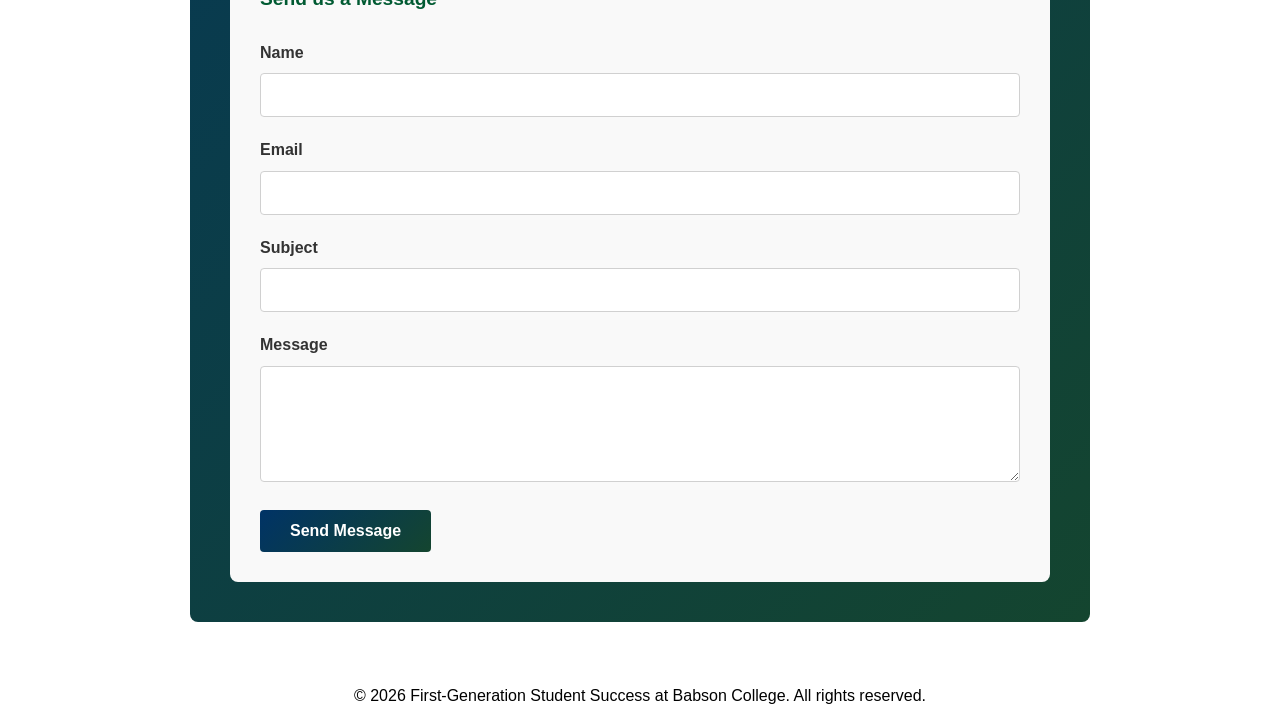
==== commit 45e37004: "added images, fixed contact structure, wrote updates in README" ====
--- a/contact.html
+++ b/contact.html
@@ -56,8 +56,11 @@
                             <a href="mailto:FirstGenSuccess@babson.edu">FirstGenSuccess@babson.edu</a>
                         </p>
                         <p>
-                            <strong>Phone:</strong><br>
-                            <a href="tel:6175550123">(617) 555-0123</a>
+                            <strong>Follow us on social media:</strong><br>
+                            <a href="https://www.instagram.com/babson.firstgensuccess/">@babson.firstgensuccess</a>
+                        </p>
+                        <p>
+                            <strong><a href="https://www.babson.edu/office-of-first-generation-student-success/meet-the-staff/">More Information</a></strong>
                         </p>
                     </div>
                 </div>
@@ -93,31 +96,8 @@
                     </tr>
                 </table>
                 <p class="note">
-                    <em>Walk-ins welcome! For individual consultations, please call or email to schedule an appointment.</em>
+                    <em>Come say hi! Visit us in Park Manor North to meet our team and learn about our services. No appointment necessary for casual visits!.</em>
                 </p>
-            </div>
-
-            <!-- Connect With Us -->
-            <div class="connect-section">
-                <h3 class="section-title">Other Ways to Connect</h3>
-                <div class="connect-grid">
-                    <div class="connect-card">
-                        <h4>Social Media</h4>
-                        <p>Follow us on social media for events, tips, and community updates:</p>
-                        <ul>
-                            <li><a href="#">Instagram: @babson.firstgensuccess</a></li>
-                        </ul>
-                    </div>
-                    <div class="connect-card">
-                        <h4>Newsletter</h4>
-                        <p>Subscribe to our weekly newsletter for program updates and resources.</p>
-                        <p><a href="mailto:FirstGenSuccess@babson.edu" class="btn-link">Sign Up for Newsletter</a></p>
-                    </div>
-                    <div class="connect-card">
-                        <h4>Say hi!</h4>
-                        <p>Visit us in Park Manor North to meet our team and learn about our services. No appointment necessary for casual visits!</p>
-                    </div>
-                </div>
             </div>
 
             <!-- Contact Form -->
--- a/css/project.css
+++ b/css/project.css
@@ -130,6 +130,12 @@
 .section-with-image .people {
     width: 500px;
     height: auto;
+    transition: transform 0.3s ease, box-shadow 0.3s ease;
+}
+
+.section-with-image .people:hover {
+    transform: translateY(-5px);
+    box-shadow: 0 5px 15px rgba(0, 0, 0, 0.15);
 }
 
 .section-content {
@@ -175,6 +181,51 @@
     border-left: 4px solid #005a32;
     margin-bottom: 30px;
     transition: transform 0.3s ease, box-shadow 0.3s ease;
+    overflow: auto;
+}
+
+.program-image-needs {
+    width: 20%;
+    height: auto;
+    border-radius: 6px;
+    float: right;
+    margin-top: 0;
+    margin-left: 15px;
+    margin-bottom: 10px;
+}
+
+.program-image-intern {
+    width: 20%;
+    height: auto;
+    border-radius: 6px;
+    float: right;
+}
+
+.program-image-passport {
+    width: 16%;
+    height: auto;
+    border-radius: 6px;
+    float: right;
+    margin-top: 0;
+    margin-left: 15px;
+    margin-bottom: 10px;
+}
+
+.program-image-emerging {
+    width: 35%;
+    height: auto;
+    border-radius: 6px;
+    float: right;
+}
+
+.program-image-winter {
+    width: 12%;
+    height: auto;
+    border-radius: 6px;
+    float: right;
+    margin-top: 0;
+    margin-left: 15px;
+    margin-bottom: 10px;
 }
 
 .program-card:hover {
@@ -195,7 +246,12 @@
     color: #000;
 }
 
-.program-card ul,
+.program-card ul {
+    color: #000;
+    padding-left: 40px;
+    margin-left: 10px;
+}
+
 .program-card li {
     color: #000;
 }
@@ -413,6 +469,11 @@
     padding: 25px;
     border-radius: 8px;
     border-left: 4px solid var(--green);
+    transition: transform 0.3s ease;
+}
+
+.info-box:hover {
+    transform: translateY(-3px);
 }
 
 .info-box p {
@@ -423,7 +484,7 @@
 .info-box a {
     color: #005a32;
     text-decoration: none;
-    font-weight: 600;
+    font-weight: 700;
 }
 
 .info-box a:hover {
@@ -442,6 +503,12 @@
     padding: 30px;
     border-radius: 8px;
     margin-bottom: 40px;
+    transition: transform 0.3s ease;
+    border-left: 4px solid var(--green);
+}
+
+.office-hours-section:hover {
+    transform: translateY(-3px);
 }
 
 .office-hours-section h3 {
@@ -504,6 +571,7 @@
     border: 1px solid #d0dce5;
     transition: transform 0.3s ease;
     color:#000;
+
 }
 
 .connect-card:hover {
